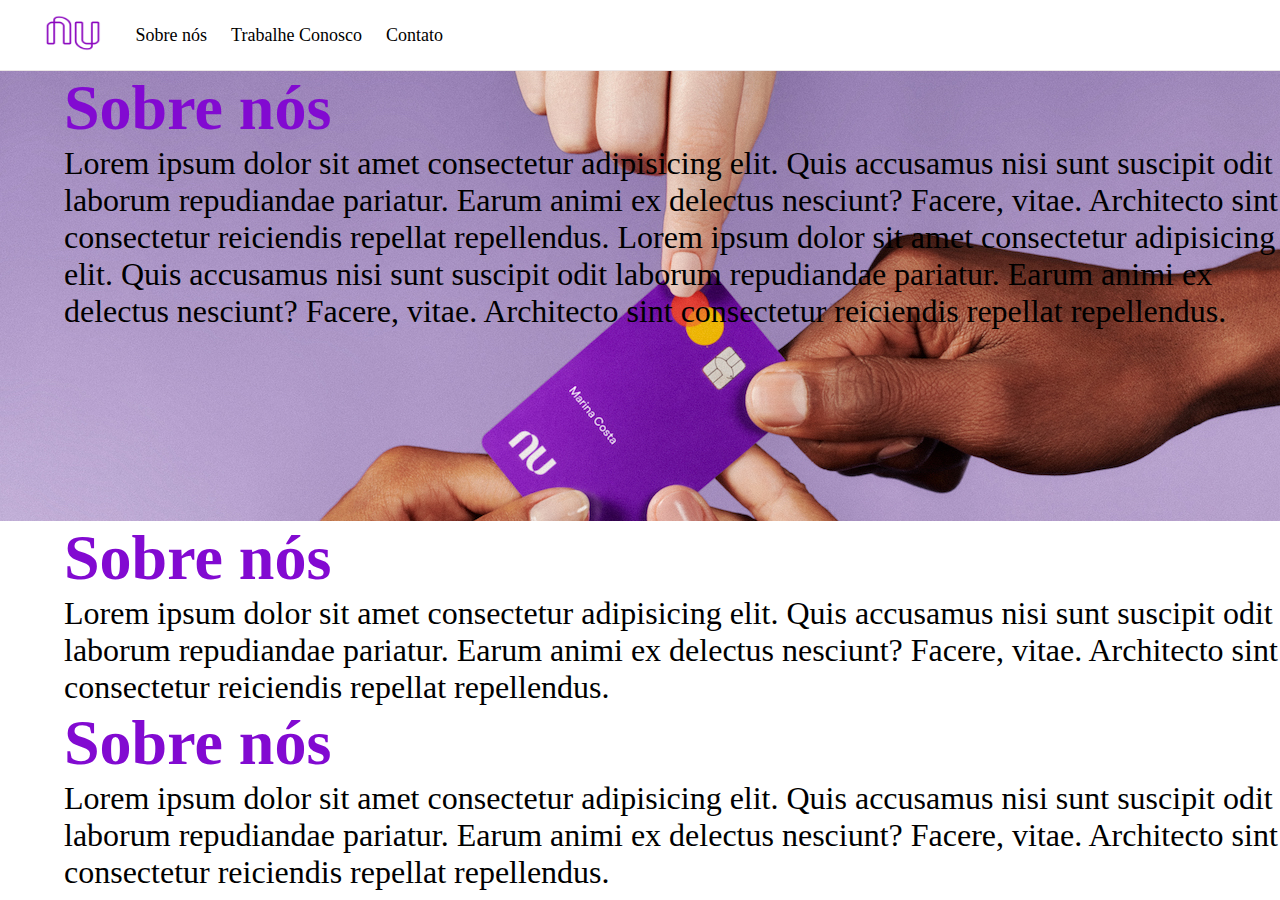
==== quinzena1/projeto-landing-page/index.html @ 361cace5 ":tada: inicio projeto landing-page" ====
<!DOCTYPE html>
<html lang="en">
<head>
    <meta charset="UTF-8">
    <meta http-equiv="X-UA-Compatible" content="IE=edge">
    <meta name="viewport" content="width=device-width, initial-scale=1.0">
    <title>Projeto landing page nubank</title>
    <link rel="stylesheet" href="style.css">
</head>
<body>
    <header>
        <nav>
            <!--Imagem logo-->
            <div class="logo"><img src="img/iconnubank.png" alt=""></div>

            <!--Links das sessoes-->
            <div class="buttons">
                <a href="">Sobre nós</a>
                <a href="">Trabalhe Conosco</a>
                <a href="">Contato</a>
            </div>
        </nav>
    </header>
    <main>
        <article>
            <!--Sessao quem somos-->
            <section id="sobreNos">
               <h1>Sobre nós</h1>
               <div>
                  Lorem ipsum dolor sit amet consectetur adipisicing elit. Quis accusamus nisi sunt suscipit odit laborum repudiandae pariatur. Earum animi ex delectus nesciunt? Facere, vitae. Architecto sint consectetur reiciendis repellat repellendus. 
                  Lorem ipsum dolor sit amet consectetur adipisicing elit. Quis accusamus nisi sunt suscipit odit laborum repudiandae pariatur. Earum animi ex delectus nesciunt? Facere, vitae. Architecto sint consectetur reiciendis repellat repellendus. 
               </div>
               
            </section>

            <!--Sessao Trabalhe Conosco-->
            <section id="trabalheConosco">
                <h1>Sobre nós</h1>
                <div>
                    Lorem ipsum dolor sit amet consectetur adipisicing elit. Quis accusamus nisi sunt suscipit odit laborum repudiandae pariatur. Earum animi ex delectus nesciunt? Facere, vitae. Architecto sint consectetur reiciendis repellat repellendus. 
                    
                 </div>
            </section>
            
            <!--Sessao de Contatos-->
            <section id="contato">
                <h1>Sobre nós</h1>
                <div>
                    Lorem ipsum dolor sit amet consectetur adipisicing elit. Quis accusamus nisi sunt suscipit odit laborum repudiandae pariatur. Earum animi ex delectus nesciunt? Facere, vitae. Architecto sint consectetur reiciendis repellat repellendus. 
                 </div>
            </section>
        </article>
    </main>
    <footer></footer>
</body>
</html>
---- quinzena1/projeto-landing-page/style.css ----
/* reset da pagina */ 
*{
    margin: 0;
    padding: 0;
    box-sizing: border-box;
}

/* :root */
:root{
    --cor-padrao-nu: rgb(130, 10, 209);
}

/* Área do header e da nav */ 

header{
    background-color: #fff;
    border-bottom: 0.4px solid #ebe6e6;
}

header nav{
    width: 100%;
    height: 70px;
    display: flex;
    align-items: center;
}

header div img {
    width: 60px;
    height: 50px;
    margin-left: 2.7rem;
    margin-right: 1.4rem;
}

.buttons a{
    margin: 10px;
    text-decoration: none;
    color: #000;
    font-size: 1.125rem;
}

/* Main/Sections */ 

main {
    
}

main article section:first-child{
    background-image: url(img/section3.jpg);
    height: 50vh;
    
}

main article section h1 {
    font-size: 4rem;
    color: var(--cor-padrao-nu);
    margin-left: 4rem;
}

main article section div{
    font-size: 2rem;
    margin-left: 4rem;
}
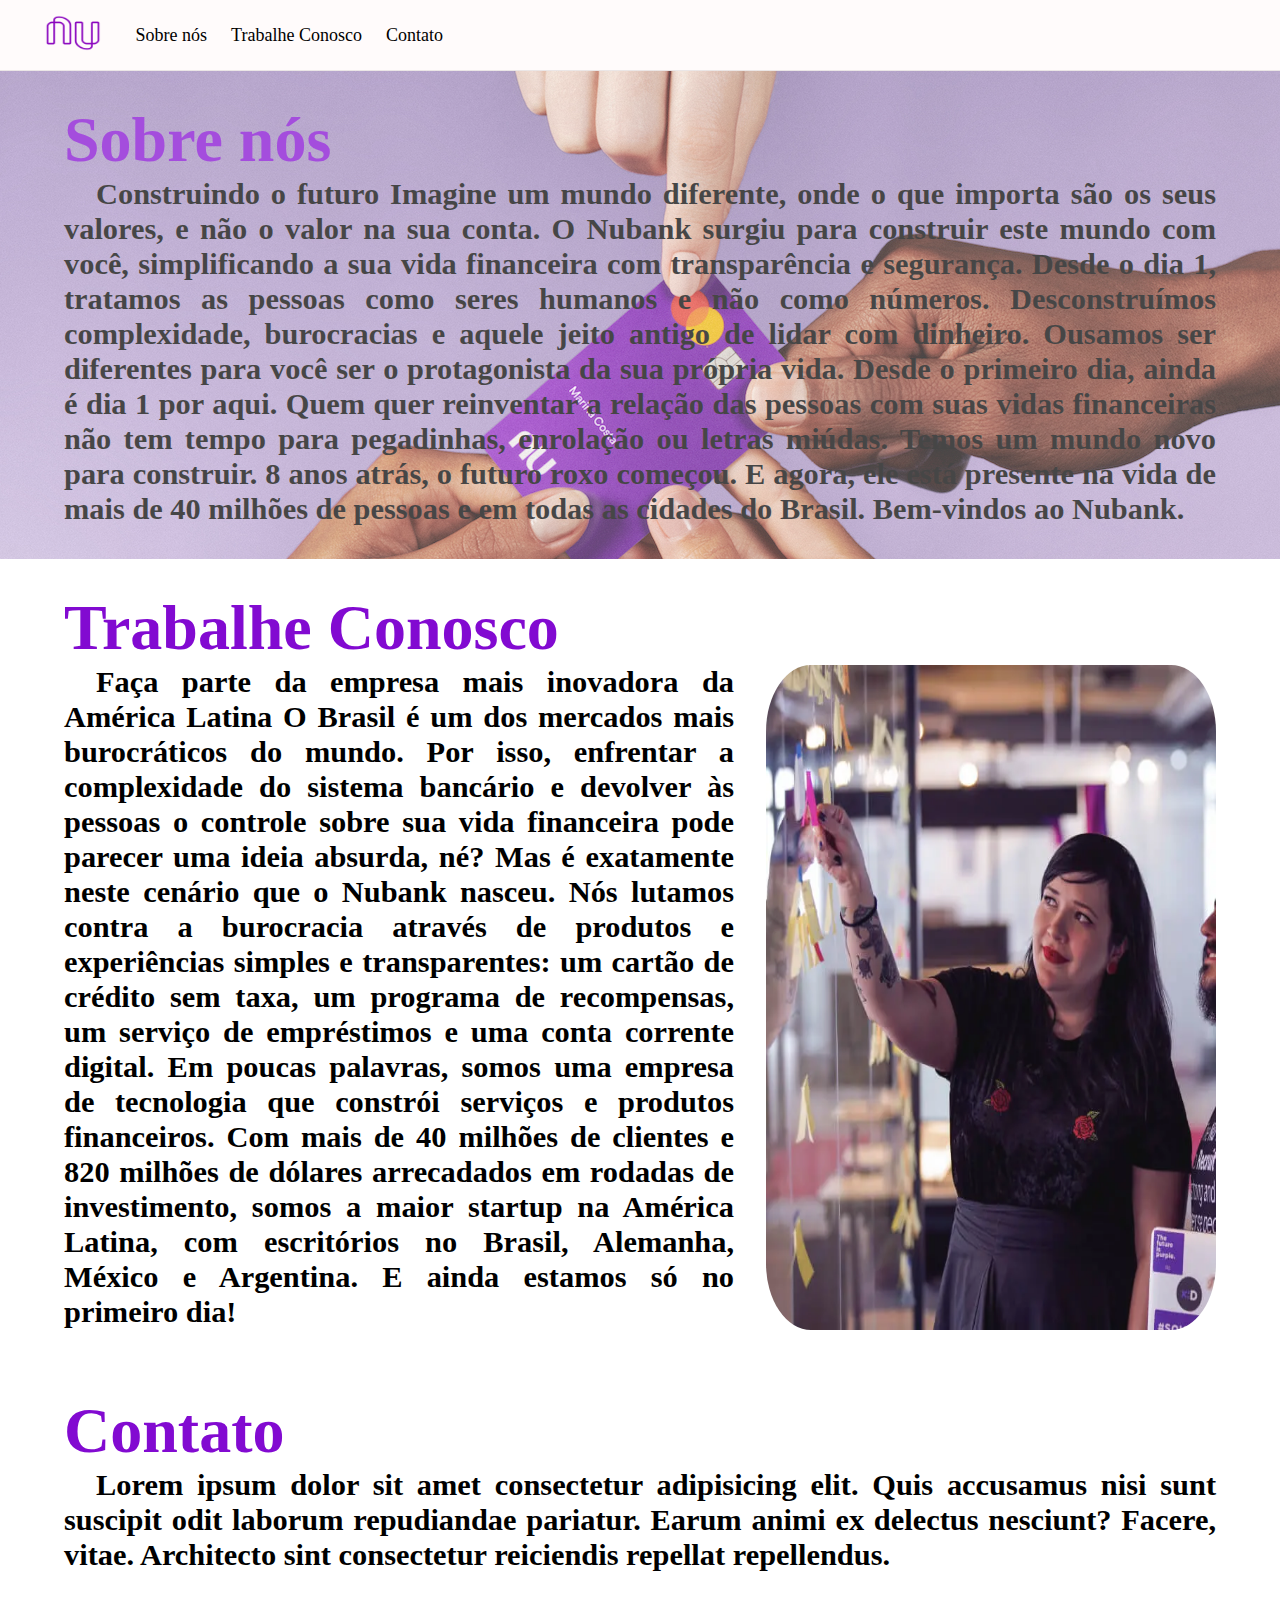
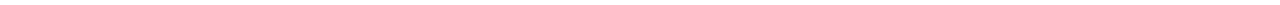
==== commit ab739032: ":rocket: inplementação de conteudo na pagina" ====
--- a/quinzena1/projeto-landing-page/index.html
+++ b/quinzena1/projeto-landing-page/index.html
@@ -1,56 +1,82 @@
 <!DOCTYPE html>
 <html lang="en">
-<head>
-    <meta charset="UTF-8">
-    <meta http-equiv="X-UA-Compatible" content="IE=edge">
-    <meta name="viewport" content="width=device-width, initial-scale=1.0">
+  <head>
+    <meta charset="UTF-8" />
+    <meta http-equiv="X-UA-Compatible" content="IE=edge" />
+    <meta name="viewport" content="width=device-width, initial-scale=1.0" />
     <title>Projeto landing page nubank</title>
-    <link rel="stylesheet" href="style.css">
-</head>
-<body>
+    <link rel="stylesheet" href="style.css" />
+  </head>
+  <body>
     <header>
-        <nav>
-            <!--Imagem logo-->
-            <div class="logo"><img src="img/iconnubank.png" alt=""></div>
+      <nav>
+        <!--Imagem logo-->
+        <div class="logo"><img src="img/iconnubank.png" alt="" /></div>
 
-            <!--Links das sessoes-->
-            <div class="buttons">
-                <a href="">Sobre nós</a>
-                <a href="">Trabalhe Conosco</a>
-                <a href="">Contato</a>
-            </div>
-        </nav>
+        <!--Links das sessoes-->
+        <div class="buttons">
+          <a href="">Sobre nós</a>
+          <a href="">Trabalhe Conosco</a>
+          <a href="">Contato</a>
+        </div>
+      </nav>
     </header>
     <main>
-        <article>
-            <!--Sessao quem somos-->
-            <section id="sobreNos">
-               <h1>Sobre nós</h1>
-               <div>
-                  Lorem ipsum dolor sit amet consectetur adipisicing elit. Quis accusamus nisi sunt suscipit odit laborum repudiandae pariatur. Earum animi ex delectus nesciunt? Facere, vitae. Architecto sint consectetur reiciendis repellat repellendus. 
-                  Lorem ipsum dolor sit amet consectetur adipisicing elit. Quis accusamus nisi sunt suscipit odit laborum repudiandae pariatur. Earum animi ex delectus nesciunt? Facere, vitae. Architecto sint consectetur reiciendis repellat repellendus. 
-               </div>
-               
-            </section>
+      <article>
+        <!--Sessao quem somos-->
+        <section id="sobreNos">
+          <h1>Sobre nós</h1>
+          <div>
+            Construindo o futuro Imagine um mundo diferente, onde o que importa
+            são os seus valores, e não o valor na sua conta. O Nubank surgiu
+            para construir este mundo com você, simplificando a sua vida
+            financeira com transparência e segurança. Desde o dia 1, tratamos as
+            pessoas como seres humanos e não como números. Desconstruímos
+            complexidade, burocracias e aquele jeito antigo de lidar com
+            dinheiro. Ousamos ser diferentes para você ser o protagonista da sua
+            própria vida. Desde o primeiro dia, ainda é dia 1 por aqui. Quem
+            quer reinventar a relação das pessoas com suas vidas financeiras não
+            tem tempo para pegadinhas, enrolação ou letras miúdas. Temos um
+            mundo novo para construir. 8 anos atrás, o futuro roxo começou. E
+            agora, ele está presente na vida de mais de 40 milhões de pessoas e
+            em todas as cidades do Brasil. Bem-vindos ao Nubank.
+          </div>
+        </section>
 
-            <!--Sessao Trabalhe Conosco-->
-            <section id="trabalheConosco">
-                <h1>Sobre nós</h1>
-                <div>
-                    Lorem ipsum dolor sit amet consectetur adipisicing elit. Quis accusamus nisi sunt suscipit odit laborum repudiandae pariatur. Earum animi ex delectus nesciunt? Facere, vitae. Architecto sint consectetur reiciendis repellat repellendus. 
-                    
-                 </div>
-            </section>
-            
-            <!--Sessao de Contatos-->
-            <section id="contato">
-                <h1>Sobre nós</h1>
-                <div>
-                    Lorem ipsum dolor sit amet consectetur adipisicing elit. Quis accusamus nisi sunt suscipit odit laborum repudiandae pariatur. Earum animi ex delectus nesciunt? Facere, vitae. Architecto sint consectetur reiciendis repellat repellendus. 
-                 </div>
-            </section>
-        </article>
+        <!--Sessao Trabalhe Conosco-->
+        <section id="trabalheConosco">
+          <h1>Trabalhe Conosco</h1>
+          <div>
+            <p>Faça parte da empresa mais inovadora da América Latina O Brasil é um
+                dos mercados mais burocráticos do mundo. Por isso, enfrentar a
+                complexidade do sistema bancário e devolver às pessoas o controle
+                sobre sua vida financeira pode parecer uma ideia absurda, né? Mas é
+                exatamente neste cenário que o Nubank nasceu. Nós lutamos contra a
+                burocracia através de produtos e experiências simples e
+                transparentes: um cartão de crédito sem taxa, um programa de
+                recompensas, um serviço de empréstimos e uma conta corrente digital.
+                Em poucas palavras, somos uma empresa de tecnologia que constrói
+                serviços e produtos financeiros. Com mais de 40 milhões de clientes
+                e 820 milhões de dólares arrecadados em rodadas de investimento,
+                somos a maior startup na América Latina, com escritórios no Brasil,
+                Alemanha, México e Argentina. E ainda estamos só no primeiro dia!
+            </p>
+            <img src="img/id2.webp" alt="">
+          </div>
+        </section>
+
+        <!--Sessao de Contatos-->
+        <section id="contato">
+          <h1>Contato</h1>
+          <div>
+            Lorem ipsum dolor sit amet consectetur adipisicing elit. Quis
+            accusamus nisi sunt suscipit odit laborum repudiandae pariatur.
+            Earum animi ex delectus nesciunt? Facere, vitae. Architecto sint
+            consectetur reiciendis repellat repellendus.
+          </div>
+        </section>
+      </article>
     </main>
     <footer></footer>
-</body>
-</html>+  </body>
+</html>
--- a/quinzena1/projeto-landing-page/style.css
+++ b/quinzena1/projeto-landing-page/style.css
@@ -1,62 +1,91 @@
- /* reset da pagina */ 
-*{
-    margin: 0;
-    padding: 0;
-    box-sizing: border-box;
+/* -------------------------- reset da pagina -------------------------------------*/
+* {
+  margin: 0;
+  padding: 0;
+  box-sizing: border-box;
 }
 
-/* :root */
-:root{
-    --cor-padrao-nu: rgb(130, 10, 209);
+/* -------------------------------- :root ------------------------------------------*/
+:root {
+  --cor-padrao-nu: rgb(130, 10, 209);
+
+  --cor-white: rgb(255, 251, 251);
+
+  --cor-black: rgb(0, 0, 0);
 }
 
-/* Área do header e da nav */ 
+/* ----------------------- Área do header e da nav -------------------------------- */
 
-header{
-    background-color: #fff;
-    border-bottom: 0.4px solid #ebe6e6;
+header {
+  background-color: var(--cor-white);
+  border-bottom: 0.4px solid #ebe6e6;
 }
 
-header nav{
-    width: 100%;
-    height: 70px;
-    display: flex;
-    align-items: center;
+header nav {
+  width: 100%;
+  height: 70px;
+  display: flex;
+  align-items: center;
 }
 
 header div img {
-    width: 60px;
-    height: 50px;
-    margin-left: 2.7rem;
-    margin-right: 1.4rem;
+  width: 60px;
+  height: 50px;
+  margin-left: 2.7rem;
+  margin-right: 1.4rem;
+}
+/* ----------------------- Config dos botoes do nav ------------------------------ */
+.buttons a {
+  margin: 10px;
+  text-decoration: none;
+  color: var(--cor-black);
+  font-size: 1.125rem;
 }
 
-.buttons a{
-    margin: 10px;
-    text-decoration: none;
-    color: #000;
-    font-size: 1.125rem;
+/* ------------------------------ Main/Sections -------------------------------------*/
+
+main {
 }
 
-/* Main/Sections */ 
-
-main {
-    
-}
-
-main article section:first-child{
-    background-image: url(img/section3.jpg);
-    height: 50vh;
-    
+main article section:first-child {
+  background-image: url(img/section3.jpg);
+  opacity: 72%;
 }
 
 main article section h1 {
-    font-size: 4rem;
-    color: var(--cor-padrao-nu);
-    margin-left: 4rem;
+  font-size: 4rem;
+  color: var(--cor-padrao-nu);
+  margin-left: 4rem;
 }
 
-main article section div{
-    font-size: 2rem;
-    margin-left: 4rem;
+main article section div {
+  font-size: 1.9rem;
+  margin-left: 4rem;
+  margin-right: 4rem;
+  text-align: justify;
+  text-indent: 2rem;
+  font-weight: bold;
 }
+
+/* --------------------------- Config de cada sessão ---------------------------------- */
+#sobreNos,
+#trabalheConosco,
+#contato {
+  padding-top: 2rem;
+  padding-bottom: 2rem;
+}
+
+#trabalheConosco img {
+  width: 450px;
+  border-radius: 10%;
+  opacity: 95%;
+}
+
+#trabalheConosco div {
+  display: flex;
+  margin-right: ;
+}
+
+#trabalheConosco p {
+  margin-right: 2rem;
+}
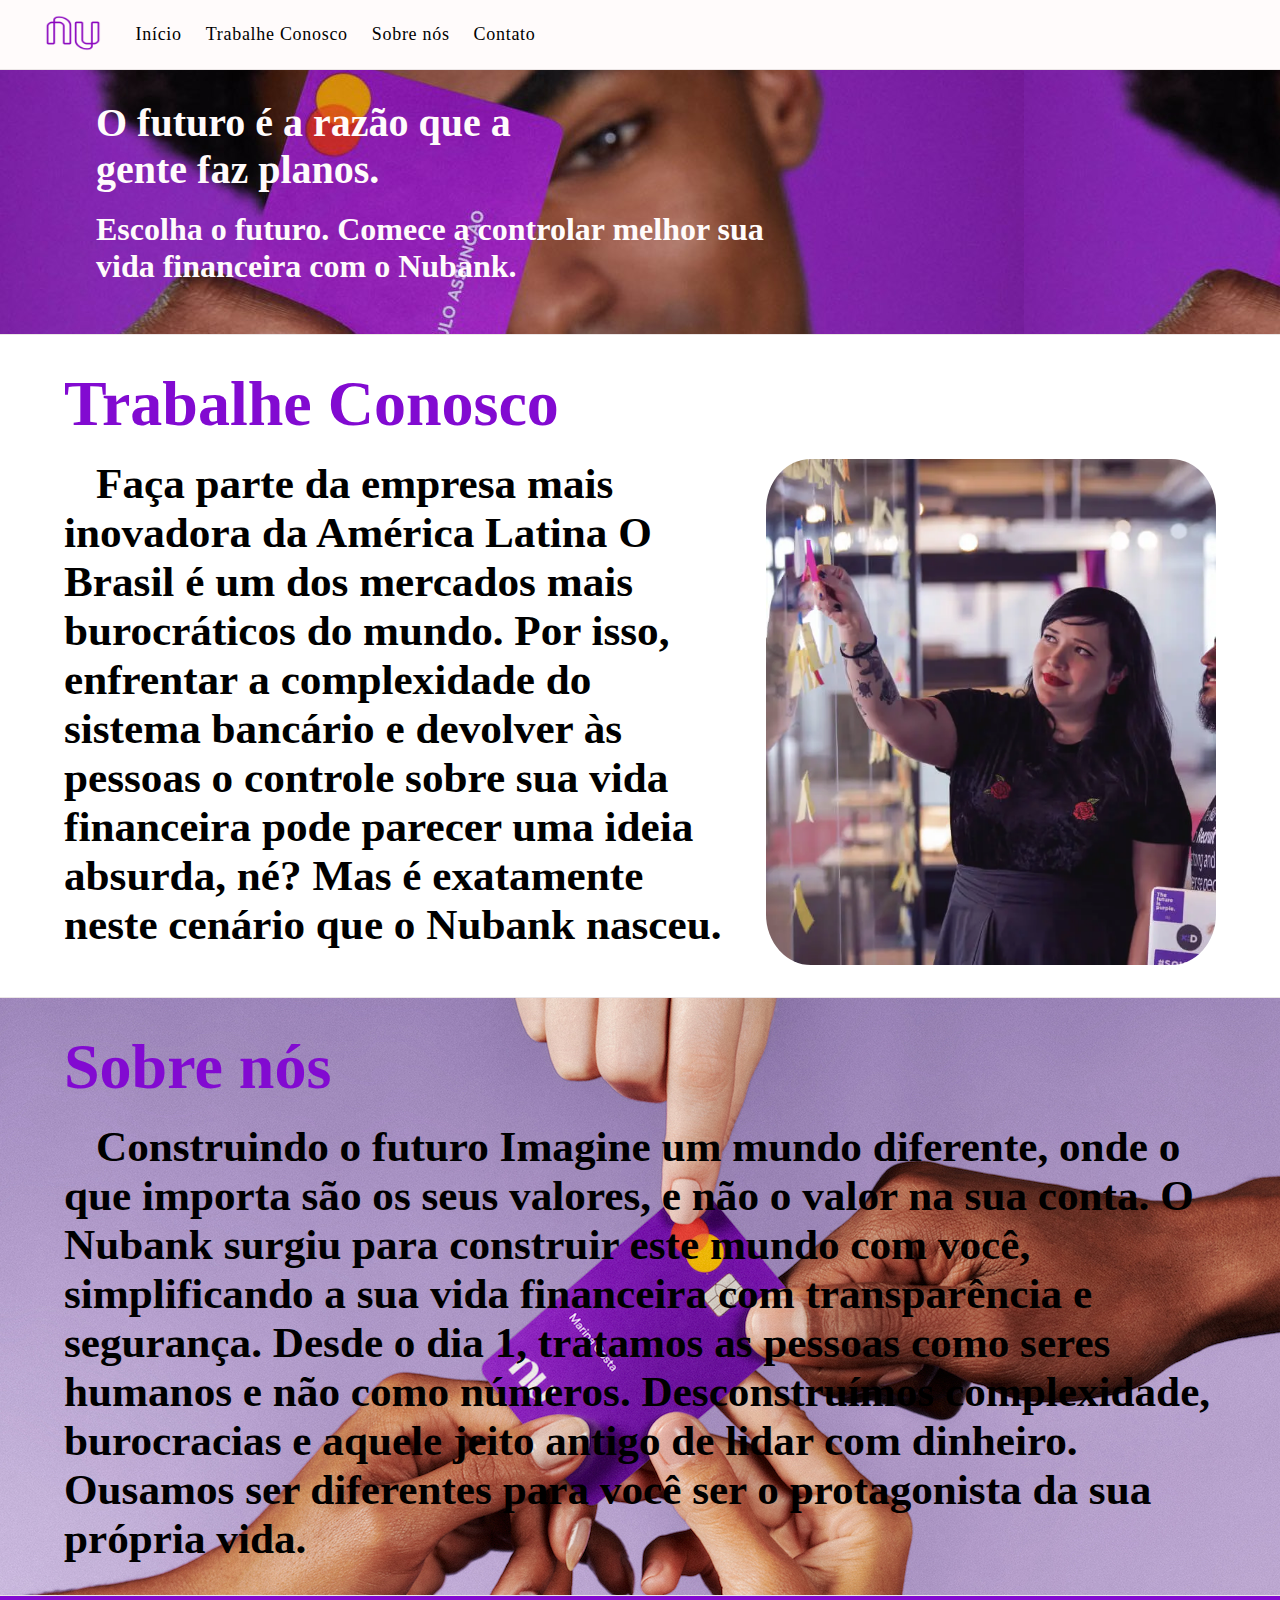
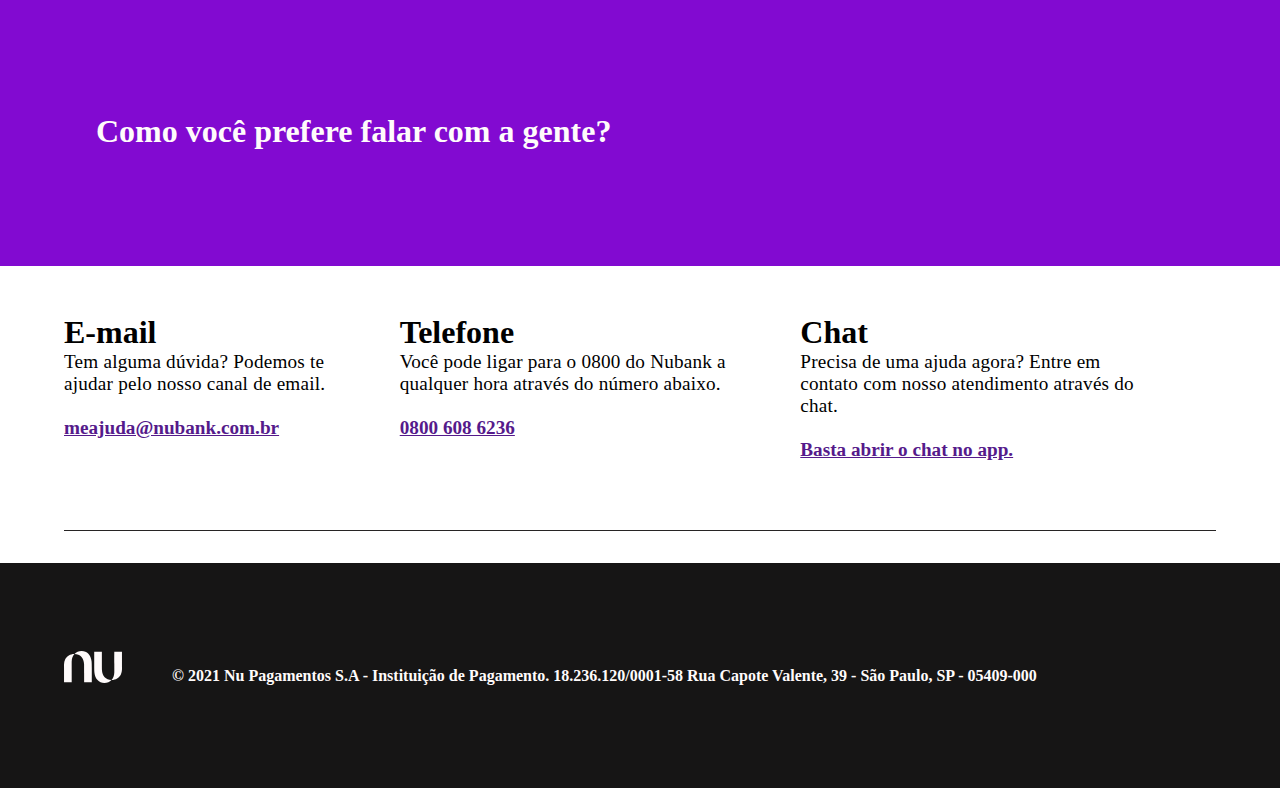
==== commit e9181517: ":white_check_mark: Projeto Landing Page" ====
--- a/quinzena1/projeto-landing-page/index.html
+++ b/quinzena1/projeto-landing-page/index.html
@@ -14,18 +14,55 @@
         <div class="logo"><img src="img/iconnubank.png" alt="" /></div>
 
         <!--Links das sessoes-->
+
         <div class="buttons">
-          <a href="">Sobre nós</a>
-          <a href="">Trabalhe Conosco</a>
-          <a href="">Contato</a>
+          <a href="#boasvindas">Início</a>
+          <a href="#trabalheConosco">Trabalhe Conosco</a>
+          <a href="#sobreNos">Sobre nós</a>
+          <a href="#contato">Contato</a>
         </div>
       </nav>
     </header>
     <main>
       <article>
+
+        <!--Sessao De Boas vindas/Apresentação-->
+        <section id="boasvindas">
+        
+        <h1>O futuro é a razão que a    <br> 
+          gente faz planos.
+        </h1>
+          <br>
+        <h2>
+              Escolha o futuro. Comece a controlar melhor sua <br> vida financeira com o Nubank.
+        </h2>
+   
+          
+    
+          
+        </section>
+
+
+        <!--Sessao Trabalhe Conosco-->
+        <section id="trabalheConosco">
+          <h1>Trabalhe Conosco</h1>
+          <br>
+          <div>
+            <p>Faça parte da empresa mais inovadora da América Latina O Brasil é um
+                dos mercados mais burocráticos do mundo. Por isso, enfrentar a
+                complexidade do sistema bancário e devolver às pessoas o controle
+                sobre sua vida financeira pode parecer uma ideia absurda, né? Mas é
+                exatamente neste cenário que o Nubank nasceu. 
+                
+            </p>
+            <img src="img/id2.webp" alt="">
+          </div>
+        </section>
+
         <!--Sessao quem somos-->
         <section id="sobreNos">
           <h1>Sobre nós</h1>
+          <br>
           <div>
             Construindo o futuro Imagine um mundo diferente, onde o que importa
             são os seus valores, e não o valor na sua conta. O Nubank surgiu
@@ -34,49 +71,48 @@
             pessoas como seres humanos e não como números. Desconstruímos
             complexidade, burocracias e aquele jeito antigo de lidar com
             dinheiro. Ousamos ser diferentes para você ser o protagonista da sua
-            própria vida. Desde o primeiro dia, ainda é dia 1 por aqui. Quem
-            quer reinventar a relação das pessoas com suas vidas financeiras não
-            tem tempo para pegadinhas, enrolação ou letras miúdas. Temos um
-            mundo novo para construir. 8 anos atrás, o futuro roxo começou. E
-            agora, ele está presente na vida de mais de 40 milhões de pessoas e
-            em todas as cidades do Brasil. Bem-vindos ao Nubank.
+            própria vida. 
           </div>
         </section>
 
-        <!--Sessao Trabalhe Conosco-->
-        <section id="trabalheConosco">
-          <h1>Trabalhe Conosco</h1>
-          <div>
-            <p>Faça parte da empresa mais inovadora da América Latina O Brasil é um
-                dos mercados mais burocráticos do mundo. Por isso, enfrentar a
-                complexidade do sistema bancário e devolver às pessoas o controle
-                sobre sua vida financeira pode parecer uma ideia absurda, né? Mas é
-                exatamente neste cenário que o Nubank nasceu. Nós lutamos contra a
-                burocracia através de produtos e experiências simples e
-                transparentes: um cartão de crédito sem taxa, um programa de
-                recompensas, um serviço de empréstimos e uma conta corrente digital.
-                Em poucas palavras, somos uma empresa de tecnologia que constrói
-                serviços e produtos financeiros. Com mais de 40 milhões de clientes
-                e 820 milhões de dólares arrecadados em rodadas de investimento,
-                somos a maior startup na América Latina, com escritórios no Brasil,
-                Alemanha, México e Argentina. E ainda estamos só no primeiro dia!
-            </p>
-            <img src="img/id2.webp" alt="">
-          </div>
-        </section>
 
         <!--Sessao de Contatos-->
         <section id="contato">
-          <h1>Contato</h1>
-          <div>
-            Lorem ipsum dolor sit amet consectetur adipisicing elit. Quis
-            accusamus nisi sunt suscipit odit laborum repudiandae pariatur.
-            Earum animi ex delectus nesciunt? Facere, vitae. Architecto sint
-            consectetur reiciendis repellat repellendus.
+
+          <div class="headerContato">
+            <h1>Como você prefere falar com a gente?</h1>
           </div>
+
+          <div class="meiosContato">
+            <div class="campo">
+              <h1>E-mail</h1>
+              <p>Tem alguma dúvida?  Podemos te ajudar pelo  nosso canal de email.</p>
+              <a href="">meajuda@nubank.com.br</a>
+            </div>
+            <div class="campo">
+              <h1>Telefone</h1>
+              <p>Você pode ligar para o 0800 do Nubank a qualquer hora através do número abaixo.</p>
+              <a href="">0800 608 6236</a>
+            </div>
+            <div class="campo">
+              <h1>Chat</h1>
+              <p>Precisa de uma ajuda agora? Entre em contato com nosso atendimento através do chat.</p>
+              <a href="">Basta abrir o chat no app.</a>
+            </div>
+          </div>
+
         </section>
       </article>
     </main>
-    <footer></footer>
+    <footer>
+    
+      <svg>
+        <path d="M10.4699 3.05246C12.304 1.12557 14.7369 0 17.5951 0C23.1632 0 26.8549 4.06542 27.5612 10.1557C27.7902 12.1335 27.7881 14.9219 27.7858 18.1516C27.7855 18.4828 27.7853 18.8187 27.7853 19.1588V31.2578H20.1281V22.309C20.1281 22.309 20.1125 14.6501 20.0657 13.2187C19.8602 6.98449 16.1695 3.06722 10.4691 3.06301C8.74925 4.88006 7.82773 7.10172 7.69183 10.4987C7.67315 10.9725 7.67785 12.6519 7.68404 14.8653C7.68725 16.0121 7.69086 17.3023 7.69183 18.6424C7.6975 24.4753 7.69183 31.2591 7.69183 31.2591H0.0346685V17.487C0.0346685 17.0151 0.0260685 16.5392 0.0174352 16.0614C6.75514e-05 15.1003 -0.0174352 14.1318 0.0346685 13.1728C0.121182 11.5741 0.397742 10.0025 1.14374 8.54252C2.85132 5.1978 6.35016 3.04426 10.0802 3.04426C10.2105 3.04426 10.3409 3.047 10.4699 3.05246Z" class="sc-pbYBj hsALgH"></path>
+        <path d="M57.9653 18.8272C58.0174 17.8682 57.9999 16.8996 57.9826 15.9386C57.9739 15.4608 57.9653 14.9849 57.9653 14.513V0.740867H50.3082C50.3082 0.740867 50.3025 7.52467 50.3082 13.3575C50.3091 14.6976 50.3127 15.9877 50.3159 17.1345C50.3221 19.348 50.3268 21.0274 50.3082 21.5012C50.1723 24.8983 49.2507 27.1199 47.5309 28.937C41.8306 28.9327 38.14 25.0154 37.9344 18.7813C37.8876 17.3499 37.8678 13.7978 37.8678 9.68381V0.735023L30.2163 0.742173V12.8412C30.2163 13.1813 30.216 13.5171 30.2158 13.8484C30.2134 17.0781 30.2114 19.8664 30.4404 21.8443C31.1452 27.9346 34.8369 32 40.405 32C43.2633 32 45.6962 30.8744 47.5303 28.9475C47.6592 28.953 47.7895 28.9557 47.9198 28.9557C51.6498 28.9557 55.1487 26.8022 56.8563 23.4575C57.6023 21.9974 57.8788 20.4259 57.9653 18.8272Z" class="sc-pbYBj hsALgH"></path>
+      </svg>
+      
+      <p>© 2021  Nu Pagamentos S.A - Instituição de Pagamento.  18.236.120/0001-58
+        Rua Capote Valente, 39 - São Paulo, SP - 05409-000</p>
+    </footer>
   </body>
 </html>
--- a/quinzena1/projeto-landing-page/style.css
+++ b/quinzena1/projeto-landing-page/style.css
@@ -5,6 +5,12 @@
   box-sizing: border-box;
 }
 
+/*Atributo para rolagem suave (n funcionou)*/
+html {
+  scroll-behavior:smooth;
+}
+
+
 /* -------------------------------- :root ------------------------------------------*/
 :root {
   --cor-padrao-nu: rgb(130, 10, 209);
@@ -12,6 +18,8 @@
   --cor-white: rgb(255, 251, 251);
 
   --cor-black: rgb(0, 0, 0);
+
+  --cor-black-s: rgb(22, 21, 21);
 }
 
 /* ----------------------- Área do header e da nav -------------------------------- */
@@ -23,9 +31,12 @@
 
 header nav {
   width: 100%;
-  height: 70px;
+  height: 4.375rem;
   display: flex;
   align-items: center;
+  position: fixed;
+  background-color: var(--cor-white);
+  border-bottom: 0.4px solid #ebe6e6;
 }
 
 header div img {
@@ -35,22 +46,28 @@
   margin-right: 1.4rem;
 }
 /* ----------------------- Config dos botoes do nav ------------------------------ */
+
 .buttons a {
   margin: 10px;
   text-decoration: none;
   color: var(--cor-black);
   font-size: 1.125rem;
-}
+  letter-spacing: 0.7px;
+}
+
 
 /* ------------------------------ Main/Sections -------------------------------------*/
 
-main {
-}
-
 main article section:first-child {
-  background-image: url(img/section3.jpg);
-  opacity: 72%;
-}
+  background-image: url(img/inicio.jpg);
+  color: var(--cor-white);
+  height: 30vh;
+  width: auto;
+  display: flex;
+  flex-direction: column;
+  justify-content: center;
+}
+
 
 main article section h1 {
   font-size: 4rem;
@@ -59,21 +76,57 @@
 }
 
 main article section div {
-  font-size: 1.9rem;
+  font-size: 2.7rem;
   margin-left: 4rem;
   margin-right: 4rem;
-  text-align: justify;
+  margin-left: 4rem;
   text-indent: 2rem;
   font-weight: bold;
 }
 
 /* --------------------------- Config de cada sessão ---------------------------------- */
+
 #sobreNos,
 #trabalheConosco,
+#boasvindas,
 #contato {
   padding-top: 2rem;
   padding-bottom: 2rem;
-}
+  
+}
+
+/*margin colocada devido a position: fixed do nav*/
+#boasvindas{
+  margin-top: 4rem;
+  
+}
+
+#boasvindas h1,
+#boasvindas h2 {
+  margin-left: 4rem;
+  margin-right: 4rem;
+}
+
+#sobreNos,
+#trabalheConosco,
+#boasvindas{
+  border-bottom: 0.4px solid #ebe6e6;
+}
+
+#boasvindas h1{
+  font-size: 2.5rem;
+  color: var(--cor-white);
+  margin-left: 6rem;
+  text-indent: 0;
+}
+
+#boasvindas h2{
+  font-size: 2rem;
+  margin-left: 6rem;
+  text-indent: 0;
+  margin-bottom: 1rem;
+}
+
 
 #trabalheConosco img {
   width: 450px;
@@ -83,9 +136,163 @@
 
 #trabalheConosco div {
   display: flex;
-  margin-right: ;
 }
 
 #trabalheConosco p {
   margin-right: 2rem;
 }
+
+#sobreNos{
+  background-image: url(img/section3.jpg);
+}
+
+
+/* --------------------------- Config sessão contatos ---------------------------------- */
+
+#contato {
+  padding-top: 0;
+}
+
+#contato .headerContato{
+  background-color: var(--cor-padrao-nu);
+  margin: 0;
+}
+
+#contato .headerContato h1 {
+  color: var(--cor-white);
+  font-size: 2rem;
+  height: 30vh;
+  display: flex;
+  align-items: center;
+
+}
+
+.meiosContato {
+  padding-top: 3rem;
+  display: flex;
+  justify-content: space-between;
+  padding-bottom: 4rem;
+  border-bottom: 1px solid #272424;
+}
+
+#contato .meiosContato .campo h1,
+#contato .meiosContato .campo  {
+  color: var(--cor-black);
+  text-indent: 0;
+  margin-left: 0;
+}
+
+#contato .meiosContato .campo h1 {
+  font-size: 2rem;
+}
+
+#contato .meiosContato .campo p {
+  font-size: 1.2rem;
+  font-weight: normal;
+  letter-spacing: 0.2px;
+}
+
+#contato .meiosContato .campo a {
+  font-size: 1.2rem;
+}
+
+/* --------------------------- Footer---------------------------------- */
+
+footer {
+  display: flex;
+  background-color: var(--cor-black-s);
+  padding-top: 0;
+  margin-top: 0;
+  height: 25vh;
+  align-items: center;
+}
+
+svg{
+  width: 60px;
+  height: 50px;
+  margin-left: 4rem;
+  margin-right: 3rem; 
+  fill: var(--cor-white); 
+}
+
+footer p{
+  color: var(--cor-white);
+  font-weight: bold;
+}
+
+
+
+@media (max-width:1100px){
+  #trabalheConosco div{
+    flex-direction: column;
+    justify-content: center;
+  }
+  #trabalheConosco div img {
+    width: 60vw;
+   margin: auto;
+  }
+}
+
+@media (max-width:950px) {
+  .meiosContato{
+    flex-direction: column;
+  }
+
+  .meiosContato .campo{
+    padding-top: 1rem;
+  }
+
+  footer{
+    flex-direction: column;
+    justify-content: center;
+    height: 20vh;
+  }
+}
+
+@media (max-width:550px) {
+  #trabalheConosco div img {
+   display: none;
+  }
+
+  main article section h1{
+    text-align: center;
+    margin-left: 1rem;
+    margin-right: 1rem;
+    
+  }
+
+  header nav{
+    display: flex;
+    flex-direction: column;
+    height: 5.5rem ;
+  }
+
+  #boasvindas{
+    margin-top: 5.5rem ;
+    height: 20rem;
+  }
+  #boasvindas h1 {
+font-size: 1.8rem;
+  }
+  #boasvindas h2 {
+    font-size: 1.2rem;
+  }
+
+  main article section div {
+    font-size: 1.8rem;
+  }
+
+  main article section h1 {
+    font-size: 3rem;
+    
+  }
+
+  @media (max-width:455px){
+    header nav  {
+      font-size: 1px;
+      text-align: center;
+    }
+    
+  }
+
+}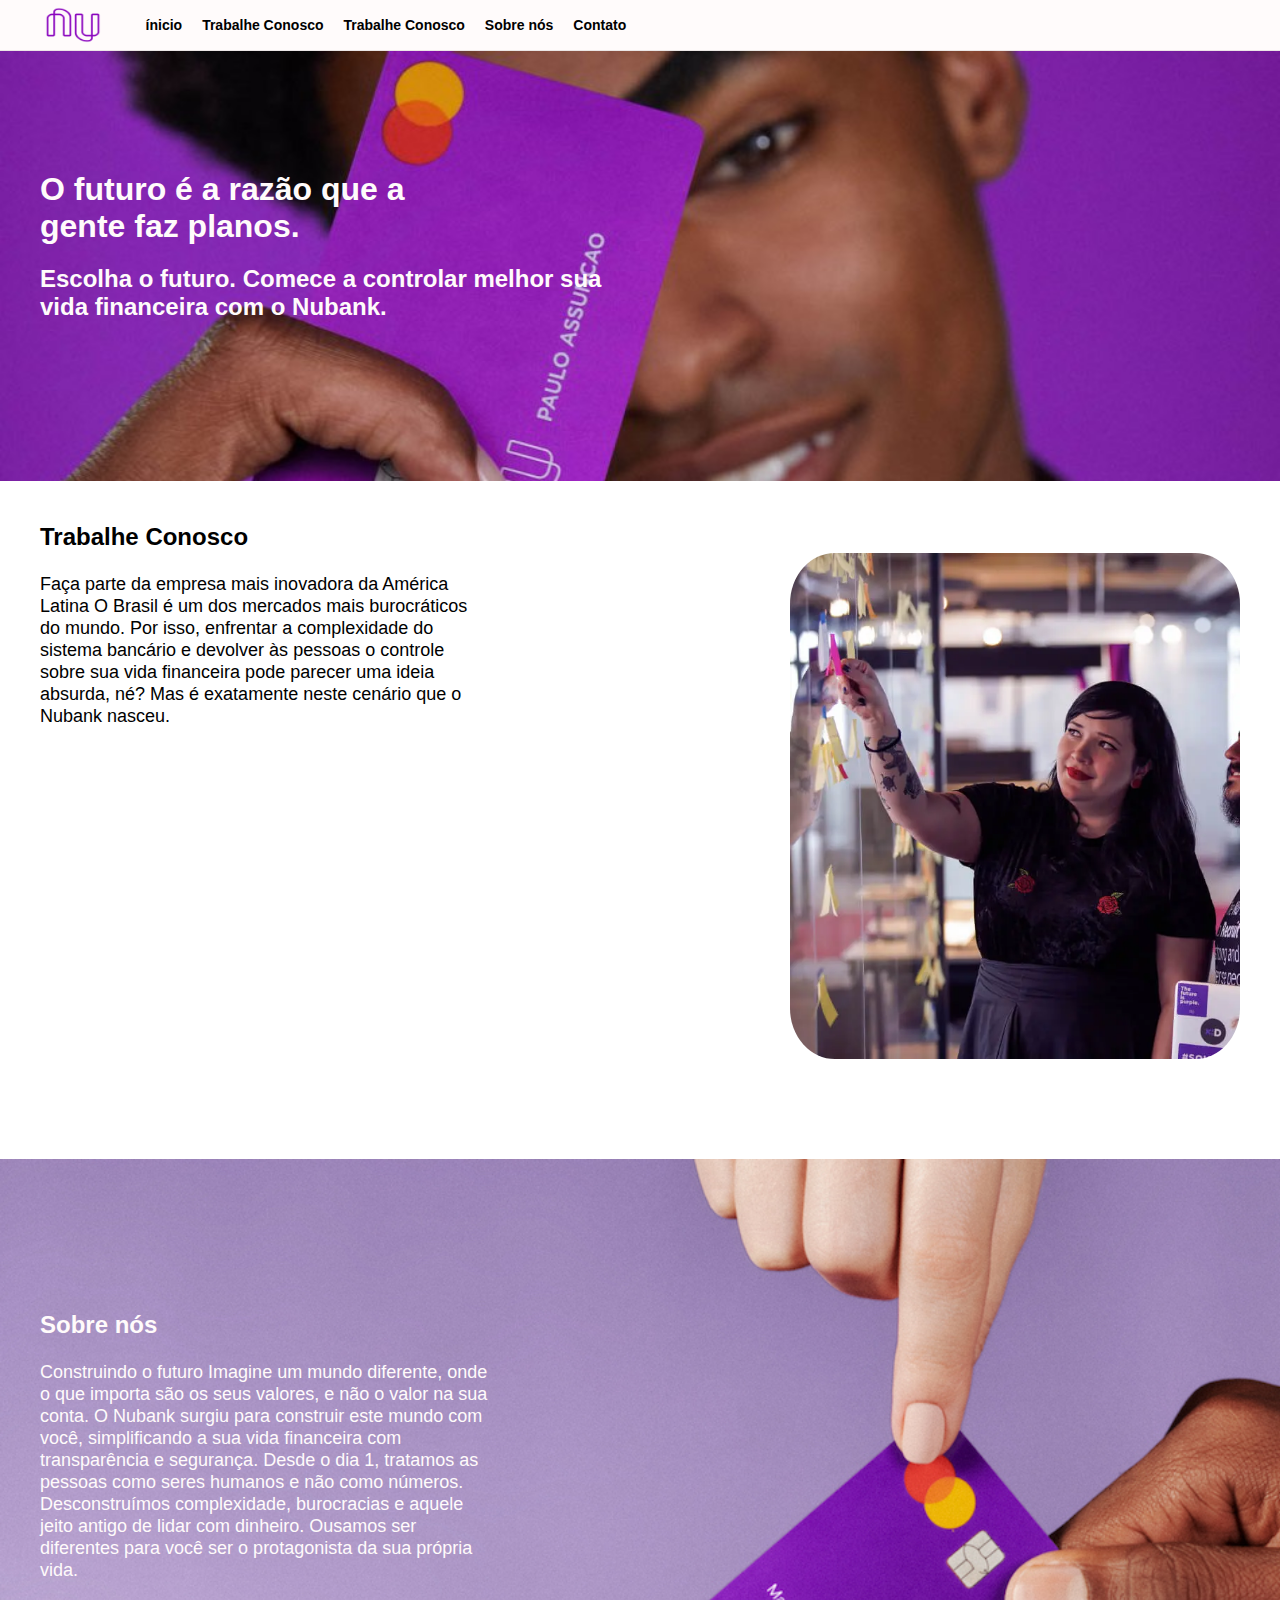
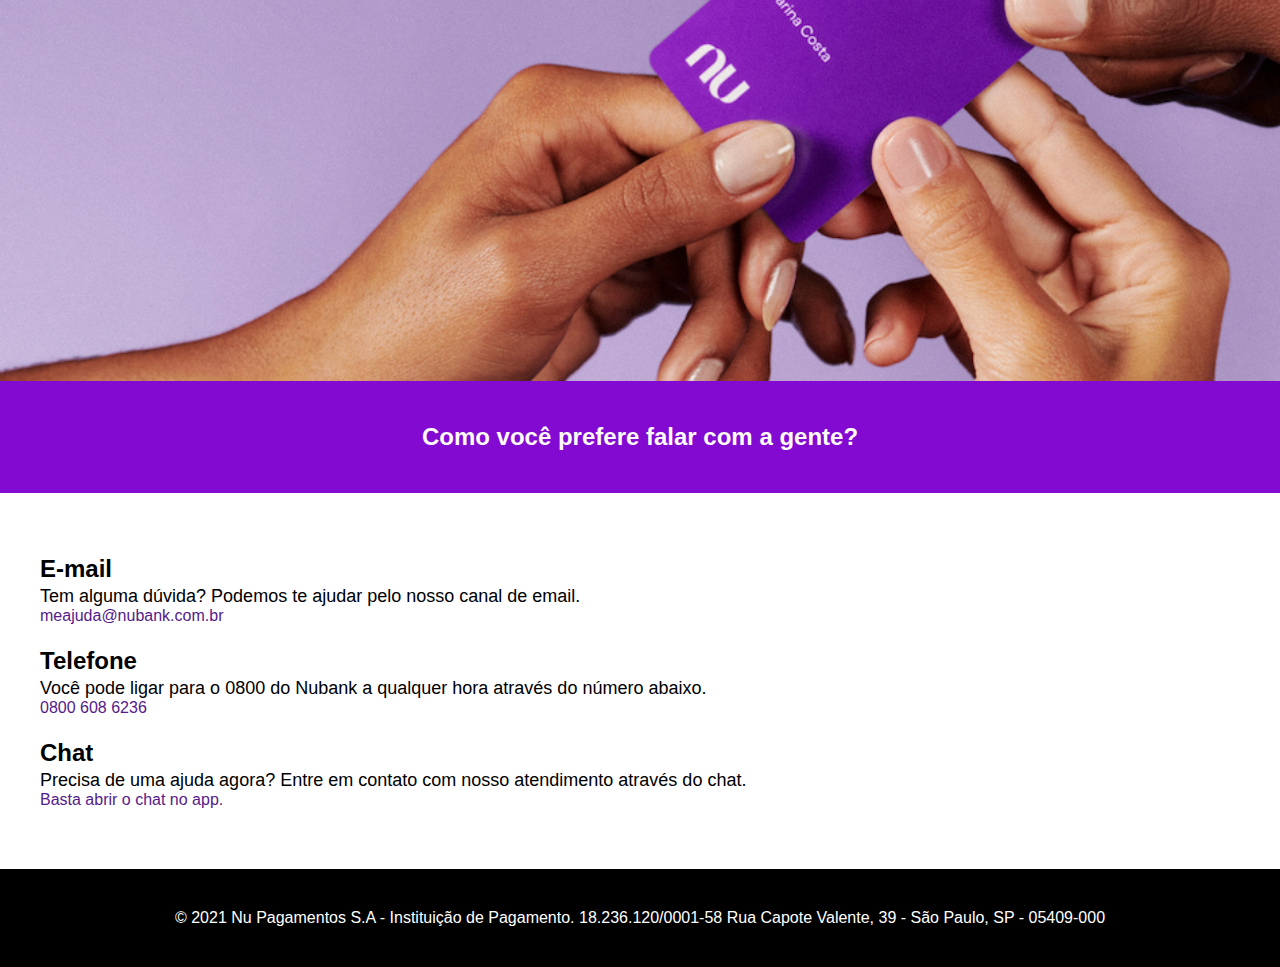
==== commit 5f2bdbfc: ":lipstick: refatoração de código" ====
--- a/quinzena1/projeto-landing-page/index.html
+++ b/quinzena1/projeto-landing-page/index.html
@@ -4,115 +4,102 @@
     <meta charset="UTF-8" />
     <meta http-equiv="X-UA-Compatible" content="IE=edge" />
     <meta name="viewport" content="width=device-width, initial-scale=1.0" />
-    <title>Projeto landing page nubank</title>
+    <title>Nubank</title>
     <link rel="stylesheet" href="style.css" />
   </head>
   <body>
     <header>
-      <nav>
-        <!--Imagem logo-->
-        <div class="logo"><img src="img/iconnubank.png" alt="" /></div>
-
-        <!--Links das sessoes-->
-
-        <div class="buttons">
-          <a href="#boasvindas">Início</a>
-          <a href="#trabalheConosco">Trabalhe Conosco</a>
-          <a href="#sobreNos">Sobre nós</a>
-          <a href="#contato">Contato</a>
-        </div>
-      </nav>
+      <img src="img/iconnubank.png" alt="" class="logo" />
+      <ul>
+        <li>
+          <a href="#boasvindas"><button>ínicio</button></a>
+        </li>
+        <li>
+          <a href="#trabalheConosco"><button>Trabalhe Conosco</button></a>
+        </li>
+        <li>
+          <a href="#trabalheConosco"><button>Trabalhe Conosco</button></a>
+        </li>
+        <li>
+          <a href="#sobreNos"><button>Sobre nós</button></a>
+        </li>
+        <li>
+          <a href="#contato"><button>Contato</button></a>
+        </li>
+      </ul>
     </header>
     <main>
-      <article>
-
-        <!--Sessao De Boas vindas/Apresentação-->
-        <section id="boasvindas">
-        
-        <h1>O futuro é a razão que a    <br> 
+      <section class="apresentacao">
+        <h1>
+          O futuro é a razão que a <br />
           gente faz planos.
         </h1>
-          <br>
         <h2>
-              Escolha o futuro. Comece a controlar melhor sua <br> vida financeira com o Nubank.
+          Escolha o futuro. Comece a controlar melhor sua <br />
+          vida financeira com o Nubank.
         </h2>
-   
-          
-    
-          
-        </section>
-
-
-        <!--Sessao Trabalhe Conosco-->
-        <section id="trabalheConosco">
-          <h1>Trabalhe Conosco</h1>
-          <br>
-          <div>
-            <p>Faça parte da empresa mais inovadora da América Latina O Brasil é um
-                dos mercados mais burocráticos do mundo. Por isso, enfrentar a
-                complexidade do sistema bancário e devolver às pessoas o controle
-                sobre sua vida financeira pode parecer uma ideia absurda, né? Mas é
-                exatamente neste cenário que o Nubank nasceu. 
-                
+      </section>
+      <section class="trabalhe-conosco">
+        <h1>Trabalhe Conosco</h1>
+        <div class="flex-container">
+          <p>
+            Faça parte da empresa mais inovadora da América Latina O Brasil é um
+            dos mercados mais burocráticos do mundo. Por isso, enfrentar a
+            complexidade do sistema bancário e devolver às pessoas o controle
+            sobre sua vida financeira pode parecer uma ideia absurda, né? Mas é
+            exatamente neste cenário que o Nubank nasceu.
+          </p>
+          <img src="img/id2.webp" alt="" />
+        </div>
+      </section>
+      <section class="sobre-nos">
+        <h1>Sobre nós</h1>
+        <p>
+          Construindo o futuro Imagine um mundo diferente, onde o que importa
+          são os seus valores, e não o valor na sua conta. O Nubank surgiu para
+          construir este mundo com você, simplificando a sua vida financeira com
+          transparência e segurança. Desde o dia 1, tratamos as pessoas como
+          seres humanos e não como números. Desconstruímos complexidade,
+          burocracias e aquele jeito antigo de lidar com dinheiro. Ousamos ser
+          diferentes para você ser o protagonista da sua própria vida.
+        </p>
+      </section>
+      <div class="mensagem">
+        <h1>Como você prefere falar com a gente?</h1>
+      </div>
+      <section class="contato">
+        <ul>
+          <li class="campo">
+            <h1>E-mail</h1>
+            <p>
+              Tem alguma dúvida? Podemos te ajudar pelo nosso canal de email.
             </p>
-            <img src="img/id2.webp" alt="">
-          </div>
-        </section>
-
-        <!--Sessao quem somos-->
-        <section id="sobreNos">
-          <h1>Sobre nós</h1>
-          <br>
-          <div>
-            Construindo o futuro Imagine um mundo diferente, onde o que importa
-            são os seus valores, e não o valor na sua conta. O Nubank surgiu
-            para construir este mundo com você, simplificando a sua vida
-            financeira com transparência e segurança. Desde o dia 1, tratamos as
-            pessoas como seres humanos e não como números. Desconstruímos
-            complexidade, burocracias e aquele jeito antigo de lidar com
-            dinheiro. Ousamos ser diferentes para você ser o protagonista da sua
-            própria vida. 
-          </div>
-        </section>
-
-
-        <!--Sessao de Contatos-->
-        <section id="contato">
-
-          <div class="headerContato">
-            <h1>Como você prefere falar com a gente?</h1>
-          </div>
-
-          <div class="meiosContato">
-            <div class="campo">
-              <h1>E-mail</h1>
-              <p>Tem alguma dúvida?  Podemos te ajudar pelo  nosso canal de email.</p>
-              <a href="">meajuda@nubank.com.br</a>
-            </div>
-            <div class="campo">
-              <h1>Telefone</h1>
-              <p>Você pode ligar para o 0800 do Nubank a qualquer hora através do número abaixo.</p>
-              <a href="">0800 608 6236</a>
-            </div>
-            <div class="campo">
-              <h1>Chat</h1>
-              <p>Precisa de uma ajuda agora? Entre em contato com nosso atendimento através do chat.</p>
-              <a href="">Basta abrir o chat no app.</a>
-            </div>
-          </div>
-
-        </section>
-      </article>
+            <a href="">meajuda@nubank.com.br</a>
+          </li>
+          <li class="campo">
+            <h1>Telefone</h1>
+            <p>
+              Você pode ligar para o 0800 do Nubank a qualquer hora através do
+              número abaixo.
+            </p>
+            <a href="">0800 608 6236</a>
+          </li>
+          <li class="campo">
+            <h1>Chat</h1>
+            <p>
+              Precisa de uma ajuda agora? Entre em contato com nosso atendimento
+              através do chat.
+            </p>
+            <a href="">Basta abrir o chat no app.</a>
+          </li>
+        </ul>
+      </section>
     </main>
     <footer>
-    
-      <svg>
-        <path d="M10.4699 3.05246C12.304 1.12557 14.7369 0 17.5951 0C23.1632 0 26.8549 4.06542 27.5612 10.1557C27.7902 12.1335 27.7881 14.9219 27.7858 18.1516C27.7855 18.4828 27.7853 18.8187 27.7853 19.1588V31.2578H20.1281V22.309C20.1281 22.309 20.1125 14.6501 20.0657 13.2187C19.8602 6.98449 16.1695 3.06722 10.4691 3.06301C8.74925 4.88006 7.82773 7.10172 7.69183 10.4987C7.67315 10.9725 7.67785 12.6519 7.68404 14.8653C7.68725 16.0121 7.69086 17.3023 7.69183 18.6424C7.6975 24.4753 7.69183 31.2591 7.69183 31.2591H0.0346685V17.487C0.0346685 17.0151 0.0260685 16.5392 0.0174352 16.0614C6.75514e-05 15.1003 -0.0174352 14.1318 0.0346685 13.1728C0.121182 11.5741 0.397742 10.0025 1.14374 8.54252C2.85132 5.1978 6.35016 3.04426 10.0802 3.04426C10.2105 3.04426 10.3409 3.047 10.4699 3.05246Z" class="sc-pbYBj hsALgH"></path>
-        <path d="M57.9653 18.8272C58.0174 17.8682 57.9999 16.8996 57.9826 15.9386C57.9739 15.4608 57.9653 14.9849 57.9653 14.513V0.740867H50.3082C50.3082 0.740867 50.3025 7.52467 50.3082 13.3575C50.3091 14.6976 50.3127 15.9877 50.3159 17.1345C50.3221 19.348 50.3268 21.0274 50.3082 21.5012C50.1723 24.8983 49.2507 27.1199 47.5309 28.937C41.8306 28.9327 38.14 25.0154 37.9344 18.7813C37.8876 17.3499 37.8678 13.7978 37.8678 9.68381V0.735023L30.2163 0.742173V12.8412C30.2163 13.1813 30.216 13.5171 30.2158 13.8484C30.2134 17.0781 30.2114 19.8664 30.4404 21.8443C31.1452 27.9346 34.8369 32 40.405 32C43.2633 32 45.6962 30.8744 47.5303 28.9475C47.6592 28.953 47.7895 28.9557 47.9198 28.9557C51.6498 28.9557 55.1487 26.8022 56.8563 23.4575C57.6023 21.9974 57.8788 20.4259 57.9653 18.8272Z" class="sc-pbYBj hsALgH"></path>
-      </svg>
-      
-      <p>© 2021  Nu Pagamentos S.A - Instituição de Pagamento.  18.236.120/0001-58
-        Rua Capote Valente, 39 - São Paulo, SP - 05409-000</p>
+      <p>
+        © 2021 Nu Pagamentos S.A - Instituição de Pagamento. 18.236.120/0001-58
+        Rua Capote Valente, 39 - São Paulo, SP - 05409-000
+      </p>
     </footer>
   </body>
 </html>
--- a/quinzena1/projeto-landing-page/style.css
+++ b/quinzena1/projeto-landing-page/style.css
@@ -1,298 +1,165 @@
-/* -------------------------- reset da pagina -------------------------------------*/
 * {
   margin: 0;
   padding: 0;
-  box-sizing: border-box;
 }
 
-/*Atributo para rolagem suave (n funcionou)*/
 html {
-  scroll-behavior:smooth;
+  scroll-behavior: smooth;
+  font-family: "Gill Sans", "Gill Sans MT", Calibri, "Trebuchet MS", sans-serif;
+  font-style: normal;
 }
 
-
-/* -------------------------------- :root ------------------------------------------*/
 :root {
   --cor-padrao-nu: rgb(130, 10, 209);
-
   --cor-white: rgb(255, 251, 251);
-
   --cor-black: rgb(0, 0, 0);
-
   --cor-black-s: rgb(22, 21, 21);
 }
 
-/* ----------------------- Área do header e da nav -------------------------------- */
-
 header {
+  width: 100%;
+  display: flex;
+  align-items: center;
   background-color: var(--cor-white);
   border-bottom: 0.4px solid #ebe6e6;
 }
 
-header nav {
-  width: 100%;
-  height: 4.375rem;
+header ul {
   display: flex;
-  align-items: center;
-  position: fixed;
-  background-color: var(--cor-white);
-  border-bottom: 0.4px solid #ebe6e6;
+  list-style: none;
 }
 
-header div img {
+header button {
+  border: none;
+  font-weight: 700;
+  font-size: 14px;
+  line-height: 17px;
+  margin-left: 20px;
+  cursor: pointer;
+  background: none;
+}
+
+.logo {
   width: 60px;
   height: 50px;
   margin-left: 2.7rem;
   margin-right: 1.4rem;
 }
-/* ----------------------- Config dos botoes do nav ------------------------------ */
 
-.buttons a {
-  margin: 10px;
-  text-decoration: none;
-  color: var(--cor-black);
-  font-size: 1.125rem;
-  letter-spacing: 0.7px;
+.apresentacao {
+  background-image: url(img/inicio.jpg);
+  background-repeat: no-repeat;
+  background-size: cover;
+  width: 100%;
+  object-fit: contain;
+  color: var(--cor-white);
+  padding: 100px 00px 160px 00px;
 }
 
-
-/* ------------------------------ Main/Sections -------------------------------------*/
-
-main article section:first-child {
-  background-image: url(img/inicio.jpg);
-  color: var(--cor-white);
-  height: 30vh;
-  width: auto;
-  display: flex;
-  flex-direction: column;
-  justify-content: center;
+.apresentacao h1,h2{
+  margin-left: 40px;
+  margin-top: 20px;
 }
 
-
-main article section h1 {
-  font-size: 4rem;
-  color: var(--cor-padrao-nu);
-  margin-left: 4rem;
+.trabalhe-conosco {
+  padding: 40px 40px 100px 40px;
 }
 
-main article section div {
-  font-size: 2.7rem;
-  margin-left: 4rem;
-  margin-right: 4rem;
-  margin-left: 4rem;
-  text-indent: 2rem;
-  font-weight: bold;
+.trabalhe-conosco img {
+  max-width: 450px;
+  width: 100%;
+  border-radius: 10%;
+  object-fit: contain;
 }
 
-/* --------------------------- Config de cada sessão ---------------------------------- */
-
-#sobreNos,
-#trabalheConosco,
-#boasvindas,
-#contato {
-  padding-top: 2rem;
-  padding-bottom: 2rem;
-  
+.trabalhe-conosco h1 {
+  font-weight: 800;
+  font-size: 24px;
+  line-height: 32px;
 }
 
-/*margin colocada devido a position: fixed do nav*/
-#boasvindas{
-  margin-top: 4rem;
-  
+.trabalhe-conosco p {
+  font-weight: normal;
+  font-size: 18px;
+  line-height: 22px;
+  margin-top: 20px;
+  max-width: 450px;
+  width: 100%;
 }
 
-#boasvindas h1,
-#boasvindas h2 {
-  margin-left: 4rem;
-  margin-right: 4rem;
+.flex-container {
+  display: flex;
+  justify-content: space-between;
 }
 
-#sobreNos,
-#trabalheConosco,
-#boasvindas{
-  border-bottom: 0.4px solid #ebe6e6;
+.sobre-nos {
+  background-image: url(img/section3.jpg);
+  background-repeat: no-repeat;
+  background-size: cover;
+  width: 100%;
+  object-fit: contain;
+  padding: 150px 0px 400px 0px;
+  color: var(--cor-white);
 }
 
-#boasvindas h1{
-  font-size: 2.5rem;
-  color: var(--cor-white);
-  margin-left: 6rem;
-  text-indent: 0;
+.sobre-nos h1{
+  font-weight: 800;
+  font-size: 24px;
+  line-height: 32px;
+  margin-left: 40px;
 }
 
-#boasvindas h2{
-  font-size: 2rem;
-  margin-left: 6rem;
-  text-indent: 0;
-  margin-bottom: 1rem;
+.sobre-nos p {
+  font-weight: normal;
+  font-size: 18px;
+  line-height: 22px;
+  margin-top: 20px;
+  max-width: 450px;
+  width: 100%;
+  margin-left: 40px;
 }
 
-
-#trabalheConosco img {
-  width: 450px;
-  border-radius: 10%;
-  opacity: 95%;
+.mensagem h1{
+  background: var(--cor-padrao-nu);
+  padding: 40px;
+  text-align: center;
+  font-weight: 800;
+  font-size: 24px;
+  line-height: 32px;
+  color: var(--cor-white);
 }
 
-#trabalheConosco div {
-  display: flex;
+.contato{
+  padding: 40px 40px 60px 40px;
 }
 
-#trabalheConosco p {
-  margin-right: 2rem;
+.contato ul{
+  list-style: none;
 }
 
-#sobreNos{
-  background-image: url(img/section3.jpg);
+.campo {
+  margin-top: 20px;
 }
 
-
-/* --------------------------- Config sessão contatos ---------------------------------- */
-
-#contato {
-  padding-top: 0;
+.campo h1{
+  font-weight: 800;
+  font-size: 24px;
+  line-height: 32px;
 }
 
-#contato .headerContato{
-  background-color: var(--cor-padrao-nu);
-  margin: 0;
+.campo p {
+  font-weight: normal;
+  font-size: 18px;
+  line-height: 22px;
 }
 
-#contato .headerContato h1 {
-  color: var(--cor-white);
-  font-size: 2rem;
-  height: 30vh;
-  display: flex;
-  align-items: center;
-
+.campo a{
+  text-decoration: none;
 }
 
-.meiosContato {
-  padding-top: 3rem;
-  display: flex;
-  justify-content: space-between;
-  padding-bottom: 4rem;
-  border-bottom: 1px solid #272424;
-}
-
-#contato .meiosContato .campo h1,
-#contato .meiosContato .campo  {
-  color: var(--cor-black);
-  text-indent: 0;
-  margin-left: 0;
-}
-
-#contato .meiosContato .campo h1 {
-  font-size: 2rem;
-}
-
-#contato .meiosContato .campo p {
-  font-size: 1.2rem;
-  font-weight: normal;
-  letter-spacing: 0.2px;
-}
-
-#contato .meiosContato .campo a {
-  font-size: 1.2rem;
-}
-
-/* --------------------------- Footer---------------------------------- */
-
-footer {
-  display: flex;
-  background-color: var(--cor-black-s);
-  padding-top: 0;
-  margin-top: 0;
-  height: 25vh;
-  align-items: center;
-}
-
-svg{
-  width: 60px;
-  height: 50px;
-  margin-left: 4rem;
-  margin-right: 3rem; 
-  fill: var(--cor-white); 
-}
-
-footer p{
-  color: var(--cor-white);
-  font-weight: bold;
-}
-
-
-
-@media (max-width:1100px){
-  #trabalheConosco div{
-    flex-direction: column;
-    justify-content: center;
-  }
-  #trabalheConosco div img {
-    width: 60vw;
-   margin: auto;
-  }
-}
-
-@media (max-width:950px) {
-  .meiosContato{
-    flex-direction: column;
-  }
-
-  .meiosContato .campo{
-    padding-top: 1rem;
-  }
-
-  footer{
-    flex-direction: column;
-    justify-content: center;
-    height: 20vh;
-  }
-}
-
-@media (max-width:550px) {
-  #trabalheConosco div img {
-   display: none;
-  }
-
-  main article section h1{
-    text-align: center;
-    margin-left: 1rem;
-    margin-right: 1rem;
-    
-  }
-
-  header nav{
-    display: flex;
-    flex-direction: column;
-    height: 5.5rem ;
-  }
-
-  #boasvindas{
-    margin-top: 5.5rem ;
-    height: 20rem;
-  }
-  #boasvindas h1 {
-font-size: 1.8rem;
-  }
-  #boasvindas h2 {
-    font-size: 1.2rem;
-  }
-
-  main article section div {
-    font-size: 1.8rem;
-  }
-
-  main article section h1 {
-    font-size: 3rem;
-    
-  }
-
-  @media (max-width:455px){
-    header nav  {
-      font-size: 1px;
-      text-align: center;
-    }
-    
-  }
-
+footer{
+  padding: 40px;
+  text-align: center;
+  background: black;
+  color: white;
 }